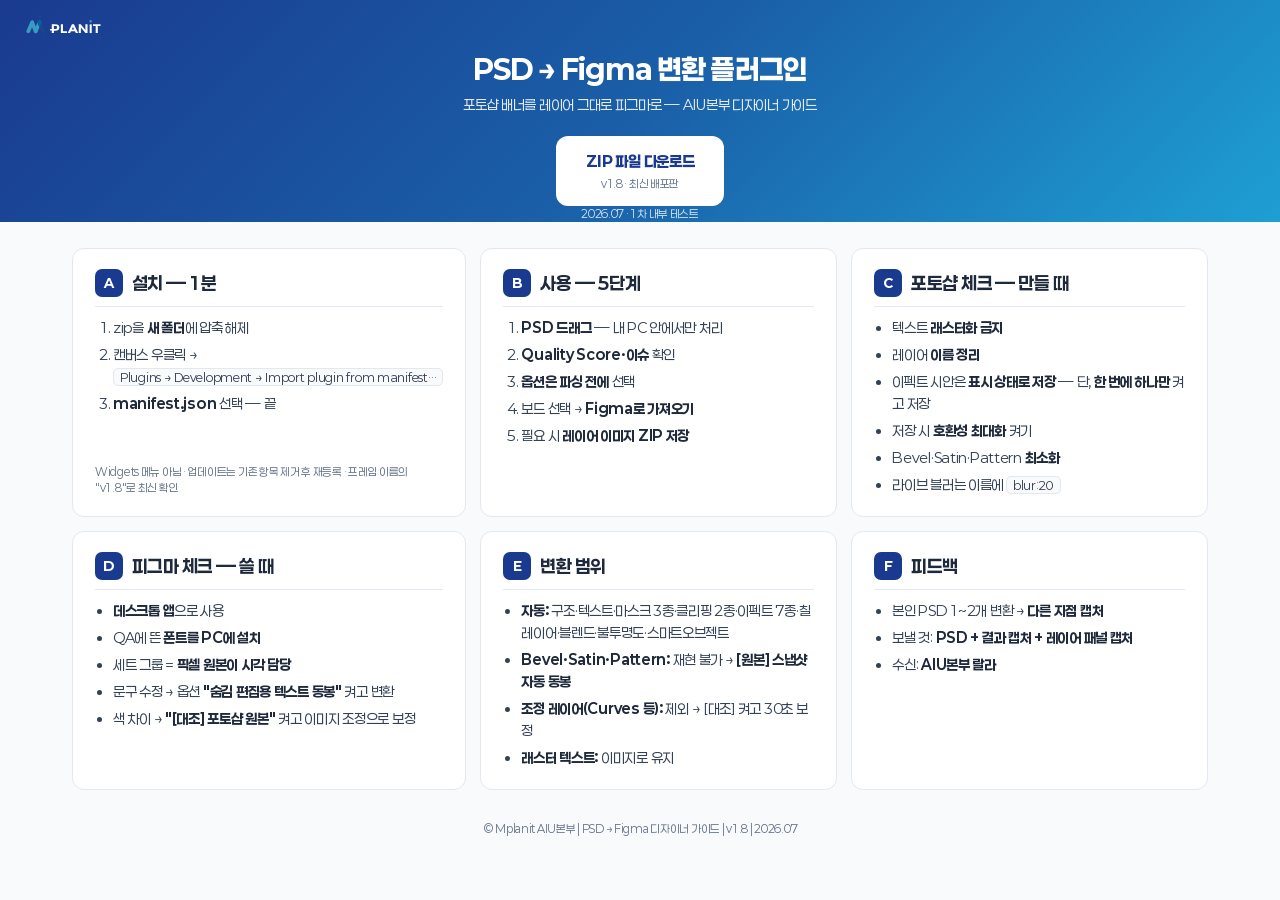
==== index.html @ cc56ab8e "Add files via upload" ====
<!DOCTYPE html>
<html lang="ko">
<head>
<meta charset="UTF-8" />
<meta name="viewport" content="width=device-width, initial-scale=1" />
<title>PSD → Figma — 디자이너 가이드</title>
<style>
@font-face { font-family:"Paperlogy"; font-weight:400; font-style:normal; font-display:swap; src:url([data-uri]) format("woff2"); }
@font-face { font-family:"Paperlogy"; font-weight:700; font-style:normal; font-display:swap; src:url([data-uri]) format("woff2"); }
@font-face { font-family:"Paperlogy"; font-weight:800; font-style:normal; font-display:swap; src:url([data-uri]) format("woff2"); }
  :root { --navy:#1A3A8F; --mid:#1A5FA8; --sky:#1E9FD4;
    --n0:#FFFFFF; --n1:#F8FAFC; --n2:#F1F5F9; --n3:#E2E8F0; --n4:#94A3B8; --n5:#64748B; --n6:#334155; --n7:#1E293B; }
  * { box-sizing:border-box; margin:0; padding:0; }
  html { scroll-behavior:smooth; }
  body { font-family:"Paperlogy","Pretendard",sans-serif; color:var(--n7); background:var(--n1);
    font-size:14px; line-height:1.6; letter-spacing:-0.02em; }
  /* 스티키 헤더 — 그라데이션 1곳 (mplanit-style 표준) */
  .top { background:linear-gradient(135deg,var(--navy),var(--mid),var(--sky)); color:#fff; }
  .hd { display:flex; align-items:center; gap:22px; padding:0 22px; height:52px; }
    padding:7px 14px; border-radius:8px; text-decoration:none; white-space:nowrap; }
  /* 인트로 밴드 */
  .intro { display:block; text-align:center; padding:36px 20px 44px; }
  .intro h1, .intro p, .intro .ver { display:block; width:auto; margin:0 auto; text-align:center; }
  .intro p { margin-top:6px; }
  .intro h1 { font-size:28px; line-height:36px; font-weight:800; letter-spacing:-0.03em; color:#fff; }
  .intro p { margin-top:6px; font-size:14px; color:rgba(255,255,255,.88); }
  .dl { display:block; width:fit-content; margin:20px auto 0; background:#fff; color:var(--navy); font-weight:800; font-size:15px;
    padding:13px 30px; border-radius:12px; text-decoration:none; text-align:center; }
  .dl:hover { background:var(--n2); }
  .dl small { display:block; font-weight:500; font-size:11px; color:var(--n5); margin-top:2px; }
  .ver { margin:10px auto 0; text-align:center; font-size:11px; line-height:16px; color:rgba(255,255,255,.82); }
  main { max-width:1180px; margin:0 auto; padding:26px 22px 8px; }
  .grid { display:grid; grid-template-columns:repeat(3,1fr); gap:14px; align-items:stretch; }
  @media (max-width:1040px){ .grid { grid-template-columns:repeat(2,1fr); } }
  @media (max-width:660px){ .grid { grid-template-columns:1fr; } }
  section { background:#fff; border:1px solid var(--n3); border-radius:12px; padding:20px 22px; display:flex; flex-direction:column; }
  h2 { font-size:18px; line-height:26px; font-weight:700; letter-spacing:-0.03em; margin-bottom:10px; padding-bottom:9px; border-bottom:1px solid var(--n3); display:flex; align-items:center; gap:9px; }
  /* 레터 칩 — 28px 정사각 radius 7, 브랜드색 배경 + 흰 글자 */
  h2 .chip { width:28px; height:28px; border-radius:7px; background:var(--navy); color:#fff;
    font-size:13px; font-weight:800; display:grid; place-items:center; flex:none; }
  ol,ul { padding-left:18px; display:grid; gap:5px; color:var(--n6); font-size:14px; line-height:22px; }
  li b { color:var(--n7); }
  .note { margin-top:auto; padding-top:10px; font-size:11px; line-height:16px; color:var(--n5); }
  .kbd { background:var(--n1); border:1px solid var(--n3); border-radius:5px; padding:1px 6px; font-size:12px; white-space:nowrap; }
  footer { text-align:center; padding:22px 0 36px; color:var(--n5); font-size:11px; }
</style>
</head>
<body>

<div class="top">
<header class="hd">
  <svg style="height:24px;width:auto;display:block"  viewBox="0 0 196 50" fill="none" xmlns="http://www.w3.org/2000/svg"> <g clip-path="url(#clip0_597_19874)"> <path d="M75.6677 23.17C77.0587 24.2544 77.7541 25.9231 77.7541 28.1714C77.7541 30.4197 77.04 32.065 75.6116 33.1074C74.1833 34.1498 72.0034 34.6686 69.0674 34.6686H66.4301V39.7495H62.0004V21.5433H69.0114C72.0595 21.5433 74.2767 22.0856 75.6677 23.17ZM72.4189 30.3309C72.9463 29.784 73.2124 28.9847 73.2124 27.933C73.2124 26.8813 72.867 26.1381 72.1761 25.6941C71.4853 25.25 70.4117 25.0303 68.9554 25.0303H66.4301V31.1489H69.4081C70.8832 31.1489 71.8867 30.8731 72.4189 30.3262V30.3309Z" fill="white"></path> <path d="M80.9516 39.7495V21.5433H85.3813V36.127H93.8394V39.7495H80.9562H80.9516Z" fill="white"></path> <path d="M112.142 39.7495L110.298 35.8185H101.98L100.136 39.7495H95.4264L103.996 21.5433H108.282L116.852 39.7495H112.142ZM106.153 26.9608L103.656 32.2473H108.622L106.153 26.9608Z" fill="white"></path> <path d="M132.097 21.5433H136.526V39.7495H132.097L122.644 28.3397V39.7495H118.215V21.5433H122.36L132.097 33.2617V21.5433Z" fill="white"></path> <path d="M145.236 39.7495H140.979V21.5433H145.236V39.7495Z" fill="white"></path> <path d="M157.951 25.0584V39.7495H153.522V25.0584H147.902V21.5433H163.567V25.0584H157.947H157.951Z" fill="white"></path> <path d="M62.7052 31.153H59.5777C58.709 31.153 58.0047 31.8582 58.0047 32.7282V33.0601C58.0047 33.93 58.709 34.6353 59.5777 34.6353H62.7052C63.5739 34.6353 64.2782 33.93 64.2782 33.0601V32.7282C64.2782 31.8582 63.5739 31.153 62.7052 31.153Z" fill="white"></path> <path d="M143.103 17.8779C144.531 17.8779 145.689 16.7185 145.689 15.2884C145.689 13.8582 144.531 12.6989 143.103 12.6989C141.675 12.6989 140.517 13.8582 140.517 15.2884C140.517 16.7185 141.675 17.8779 143.103 17.8779Z" fill="#399BC1"></path> <path d="M33.1343 15.9311L24.9578 34.6238C24.1175 36.5448 24.9757 38.7912 26.8746 39.6412L27.0966 39.7406C28.9954 40.5907 31.2159 39.7225 32.0562 37.8015L40.2327 19.1088C41.073 17.1879 40.2148 14.9415 38.3159 14.0914L38.0939 13.9921C36.1951 13.142 33.9746 14.0102 33.1343 15.9311Z" fill="#399BC1"></path> <path d="M32.9975 19.0702L40.2302 37.7888C40.9705 39.7048 43.106 40.6509 45 39.902L45.4928 39.7071C47.3867 38.9581 48.3219 36.7978 47.5816 34.8818L40.3489 16.1631C39.6086 14.2471 37.4731 13.301 35.5792 14.05L35.0864 14.2448C33.1924 14.9938 32.2572 17.1542 32.9975 19.0702Z" fill="#1B468B"></path> <path d="M17.7091 15.8745L9.53258 34.5672C8.69231 36.4881 9.55047 38.7345 11.4493 39.5846L11.6713 39.684C13.5702 40.534 15.7907 39.6659 16.631 37.7449L24.8075 19.0522C25.6477 17.1312 24.7896 14.8849 22.8907 14.0348L22.6687 13.9354C20.7699 13.0854 18.5493 13.9535 17.7091 15.8745Z" fill="#399BC1"></path> <path d="M17.5357 19.0013L24.7684 37.72C25.5087 39.636 27.6442 40.5821 29.5381 39.8331L30.0309 39.6382C31.9249 38.8893 32.8601 36.7289 32.1198 34.8129L24.8871 16.0943C24.1468 14.1783 22.0113 13.2322 20.1173 13.9811L19.6245 14.176C17.7306 14.925 16.7954 17.0853 17.5357 19.0013Z" fill="#399BC1"></path> <path d="M36.9101 8.4665C38.5001 8.4665 39.789 7.16252 39.789 5.55399C39.789 3.94545 38.5001 2.64148 36.9101 2.64148C35.3201 2.64148 34.0311 3.94545 34.0311 5.55399C34.0311 7.16252 35.3201 8.4665 36.9101 8.4665Z" fill="#1B468B"></path> <path d="M38.6468 14.2059L38.46 14.1114C38.071 13.9162 37.6664 13.7934 37.2586 13.7367C37.0252 13.6895 36.7855 13.6643 36.5366 13.6643C34.8714 13.6643 33.4646 14.7789 33.0133 16.306C32.6492 17.2317 32.618 18.2928 33.0133 19.291L36.4027 27.8836L40.4457 19.5869C41.4137 17.597 40.6107 15.1883 38.6499 14.209L38.6468 14.2059Z" fill="#0162A9"></path> </g> <defs> <clipPath id="clip0_597_19874"> <rect width="196" height="50" fill="white"></rect> </clipPath> </defs> </svg>
</header>

<div class="intro">
  <h1>PSD → Figma 변환 플러그인</h1>
  <p>포토샵 배너를 레이어 그대로 피그마로 — AIU본부 디자이너 가이드</p>
  <a class="dl" id="dl" href="[data-uri]" download="psd2figma-plugin_v1.8.zip">ZIP 파일 다운로드<small>v1.8 · 최신 배포판</small></a>
  <div class="ver">2026.07 · 1차 내부 테스트</div>
</div>
</div>

<main>
<div class="grid">
<section>
  <h2 id="a"><span class="chip">A</span>설치 — 1분</h2>
  <ol>
    <li>zip을 <b>새 폴더</b>에 압축 해제</li>
    <li>캔버스 우클릭 → <span class="kbd">Plugins → Development → Import plugin from manifest…</span></li>
    <li><b>manifest.json</b> 선택 — 끝</li>
  </ol>
  <div class="note">Widgets 메뉴 아님 · 업데이트는 기존 항목 제거 후 재등록 · 프레임 이름의 "v1.8"로 최신 확인</div>
</section>

<section>
  <h2 id="b"><span class="chip">B</span>사용 — 5단계</h2>
  <ol>
    <li><b>PSD 드래그</b> — 내 PC 안에서만 처리</li>
    <li><b>Quality Score·이슈</b> 확인</li>
    <li><b>옵션은 파싱 전에</b> 선택</li>
    <li>보드 선택 → <b>Figma로 가져오기</b></li>
    <li>필요 시 <b>레이어 이미지 ZIP 저장</b></li>
  </ol>
</section>

<section>
  <h2 id="c"><span class="chip">C</span>포토샵 체크 — 만들 때</h2>
  <ul>
    <li>텍스트 <b>래스터화 금지</b></li>
    <li>레이어 <b>이름 정리</b></li>
    <li>이펙트 시안은 <b>표시 상태로 저장</b> — 단, <b>한 번에 하나만</b> 켜고 저장</li>
    <li>저장 시 <b>호환성 최대화</b> 켜기</li>
    <li>Bevel·Satin·Pattern <b>최소화</b></li>
    <li>라이브 블러는 이름에 <span class="kbd">blur:20</span></li>
  </ul>
</section>

<section>
  <h2 id="d"><span class="chip">D</span>피그마 체크 — 쓸 때</h2>
  <ul>
    <li><b>데스크톱 앱</b>으로 사용</li>
    <li>QA에 뜬 <b>폰트를 PC에 설치</b></li>
    <li>세트 그룹 = <b>픽셀 원본이 시각 담당</b></li>
    <li>문구 수정 → 옵션 <b>"숨김 편집용 텍스트 동봉"</b> 켜고 변환</li>
    <li>색 차이 → <b>"[대조] 포토샵 원본"</b> 켜고 이미지 조정으로 보정</li>
  </ul>
</section>

<section>
  <h2 id="e"><span class="chip">E</span>변환 범위</h2>
  <ul>
    <li><b>자동:</b> 구조·텍스트·마스크 3종·클리핑 2종·이펙트 7종·칠 레이어·블렌드·불투명도·스마트오브젝트</li>
    <li><b>Bevel·Satin·Pattern:</b> 재현 불가 → <b>[원본] 스냅샷 자동 동봉</b></li>
    <li><b>조정 레이어(Curves 등):</b> 제외 → [대조] 켜고 30초 보정</li>
    <li><b>래스터 텍스트:</b> 이미지로 유지</li>
  </ul>
</section>

<section>
  <h2 id="f"><span class="chip">F</span>피드백</h2>
  <ul>
    <li>본인 PSD 1~2개 변환 → <b>다른 지점 캡처</b></li>
    <li>보낼 것: <b>PSD + 결과 캡처 + 레이어 패널 캡처</b></li>
    <li>수신: <b>AIU본부 랄라</b></li>
  </ul>
</section>
</div>
</main>
<footer>© Mplanit AIU본부 | PSD → Figma 디자이너 가이드 | v1.8 | 2026.07</footer>
</body>
</html>
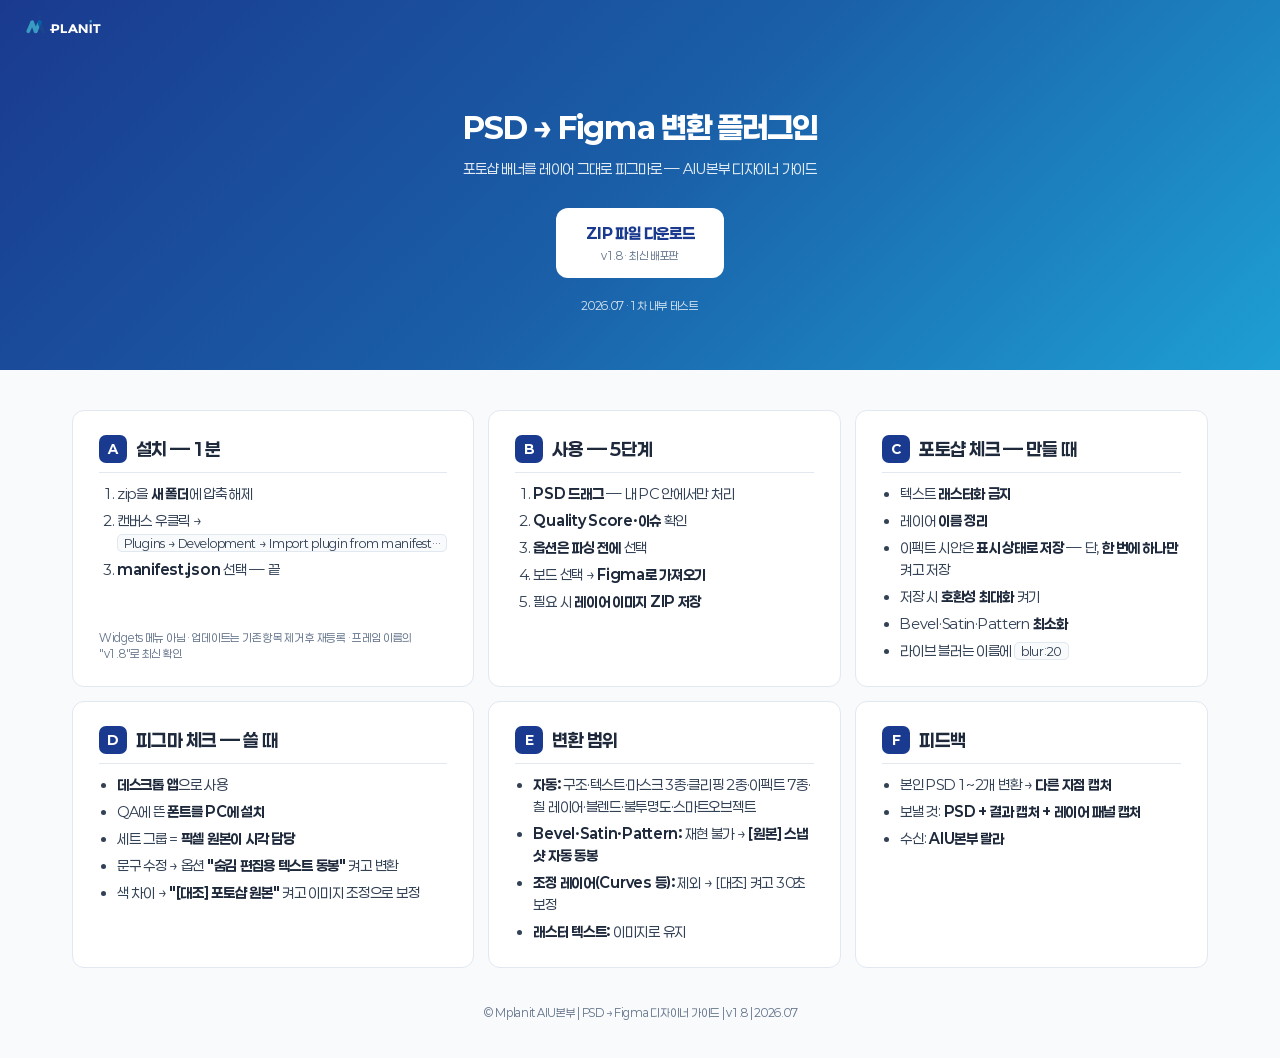
==== commit 149e8a77: "Add files via upload" ====
--- a/index.html
+++ b/index.html
@@ -17,23 +17,23 @@
   /* 스티키 헤더 — 그라데이션 1곳 (mplanit-style 표준) */
   .top { background:linear-gradient(135deg,var(--navy),var(--mid),var(--sky)); color:#fff; }
   .hd { display:flex; align-items:center; gap:22px; padding:0 22px; height:52px; }
-    padding:7px 14px; border-radius:8px; text-decoration:none; white-space:nowrap; }
   /* 인트로 밴드 */
-  .intro { display:block; text-align:center; padding:36px 20px 44px; }
-  .intro h1, .intro p, .intro .ver { display:block; width:auto; margin:0 auto; text-align:center; }
+  .intro { display:block; text-align:center; padding:56px 20px 56px; }
+  .intro h1, .intro p { display:block; width:auto; margin:0 auto; text-align:center; }
+  .intro .ver { display:block; margin:20px auto 0; text-align:center; }
   .intro p { margin-top:6px; }
-  .intro h1 { font-size:28px; line-height:36px; font-weight:800; letter-spacing:-0.03em; color:#fff; }
-  .intro p { margin-top:6px; font-size:14px; color:rgba(255,255,255,.88); }
-  .dl { display:block; width:fit-content; margin:20px auto 0; background:#fff; color:var(--navy); font-weight:800; font-size:15px;
+  .intro h1 { font-size:30px; line-height:40px; font-weight:800; letter-spacing:-0.03em; color:#fff; }
+  .intro p { margin-top:10px; font-size:14px; color:rgba(255,255,255,.88); }
+  .dl { display:block; width:fit-content; margin:28px auto 0; background:#fff; color:var(--navy); font-weight:800; font-size:15px;
     padding:13px 30px; border-radius:12px; text-decoration:none; text-align:center; }
   .dl:hover { background:var(--n2); }
   .dl small { display:block; font-weight:500; font-size:11px; color:var(--n5); margin-top:2px; }
-  .ver { margin:10px auto 0; text-align:center; font-size:11px; line-height:16px; color:rgba(255,255,255,.82); }
-  main { max-width:1180px; margin:0 auto; padding:26px 22px 8px; }
+  .ver { font-size:11px; line-height:16px; color:rgba(255,255,255,.82); }
+  main { max-width:1180px; margin:0 auto; padding:40px 22px 14px; }
   .grid { display:grid; grid-template-columns:repeat(3,1fr); gap:14px; align-items:stretch; }
   @media (max-width:1040px){ .grid { grid-template-columns:repeat(2,1fr); } }
   @media (max-width:660px){ .grid { grid-template-columns:1fr; } }
-  section { background:#fff; border:1px solid var(--n3); border-radius:12px; padding:20px 22px; display:flex; flex-direction:column; }
+  section { background:#fff; border:1px solid var(--n3); border-radius:12px; padding:24px 26px; display:flex; flex-direction:column; }
   h2 { font-size:18px; line-height:26px; font-weight:700; letter-spacing:-0.03em; margin-bottom:10px; padding-bottom:9px; border-bottom:1px solid var(--n3); display:flex; align-items:center; gap:9px; }
   /* 레터 칩 — 28px 정사각 radius 7, 브랜드색 배경 + 흰 글자 */
   h2 .chip { width:28px; height:28px; border-radius:7px; background:var(--navy); color:#fff;
@@ -42,6 +42,19 @@
   li b { color:var(--n7); }
   .note { margin-top:auto; padding-top:10px; font-size:11px; line-height:16px; color:var(--n5); }
   .kbd { background:var(--n1); border:1px solid var(--n3); border-radius:5px; padding:1px 6px; font-size:12px; white-space:nowrap; }
+  @media (max-width:640px) {
+    .hd { height:48px; padding:0 16px; }
+    .intro { padding:26px 16px 44px; }
+    .intro h1 { font-size:22px; line-height:30px; }
+    .intro p { font-size:13px; }
+    .dl { width:100%; max-width:340px; padding:13px 0; }
+    main { padding:18px 14px 6px; }
+    .grid { gap:10px; }
+    section { padding:16px 16px; }
+    h2 { font-size:16px; }
+    ol,ul { font-size:13.5px; padding-left:16px; }
+    .kbd { white-space:normal; word-break:keep-all; }
+  }
   footer { text-align:center; padding:22px 0 36px; color:var(--n5); font-size:11px; }
 </style>
 </head>
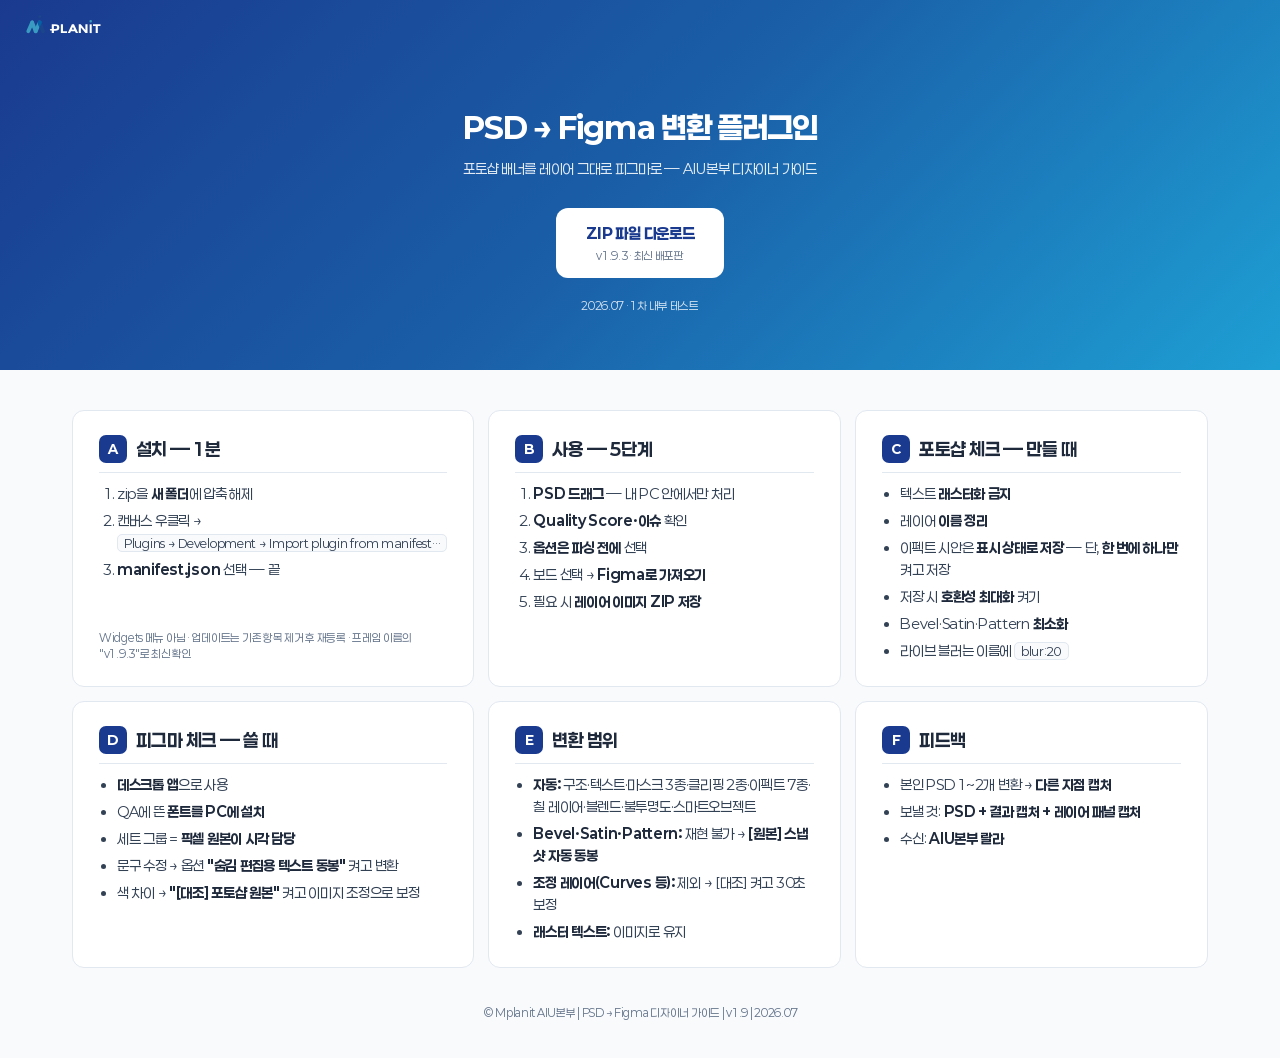
==== commit 3f38f102: "Add files via upload" ====
--- a/index.html
+++ b/index.html
@@ -68,7 +68,7 @@
 <div class="intro">
   <h1>PSD → Figma 변환 플러그인</h1>
   <p>포토샵 배너를 레이어 그대로 피그마로 — AIU본부 디자이너 가이드</p>
-  <a class="dl" id="dl" href="[data-uri]" download="psd2figma-plugin_v1.8.zip">ZIP 파일 다운로드<small>v1.8 · 최신 배포판</small></a>
+  <a class="dl" id="dl" href="[data-uri]" download="psd2figma-plugin_v1.9.3.zip">ZIP 파일 다운로드<small>v1.9.3 · 최신 배포판</small></a>
   <div class="ver">2026.07 · 1차 내부 테스트</div>
 </div>
 </div>
@@ -82,7 +82,7 @@
     <li>캔버스 우클릭 → <span class="kbd">Plugins → Development → Import plugin from manifest…</span></li>
     <li><b>manifest.json</b> 선택 — 끝</li>
   </ol>
-  <div class="note">Widgets 메뉴 아님 · 업데이트는 기존 항목 제거 후 재등록 · 프레임 이름의 "v1.8"로 최신 확인</div>
+  <div class="note">Widgets 메뉴 아님 · 업데이트는 기존 항목 제거 후 재등록 · 프레임 이름의 "v1.9.3"로 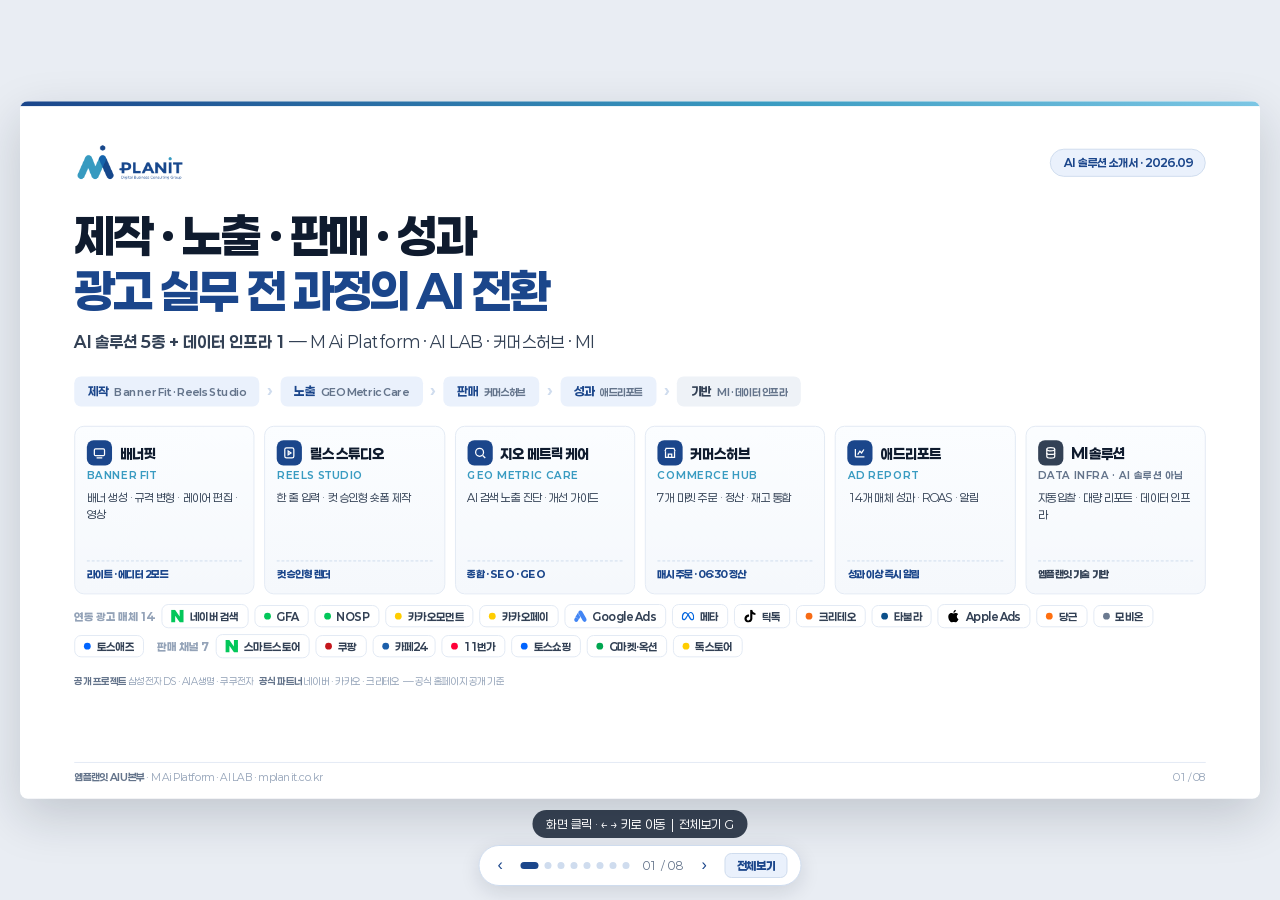
==== commit 97171511: "Add gh-pages publishing branch with deck only - index.html — 단일 파일 슬라이드(8장). 이미지·폰트 내장이라 추가 파일 없음 - " ====
--- a/index.html
+++ b/index.html
@@ -3,142 +3,728 @@
 <head>
 <meta charset="UTF-8" />
 <meta name="viewport" content="width=device-width, initial-scale=1" />
-<title>PSD → Figma — 디자이너 가이드</title>
+<title>엠플랜잇 AI 솔루션 소개서</title>
+<meta name="description" content="엠플랜잇 AI LAB — Banner Fit · Reels Studio · GEO Metric Care · 커머스허브 · 애드리포트" />
 <style>
-@font-face { font-family:"Paperlogy"; font-weight:400; font-style:normal; font-display:swap; src:url([data-uri]) format("woff2"); }
-@font-face { font-family:"Paperlogy"; font-weight:700; font-style:normal; font-display:swap; src:url([data-uri]) format("woff2"); }
-@font-face { font-family:"Paperlogy"; font-weight:800; font-style:normal; font-display:swap; src:url([data-uri]) format("woff2"); }
-  :root { --navy:#1A3A8F; --mid:#1A5FA8; --sky:#1E9FD4;
-    --n0:#FFFFFF; --n1:#F8FAFC; --n2:#F1F5F9; --n3:#E2E8F0; --n4:#94A3B8; --n5:#64748B; --n6:#334155; --n7:#1E293B; }
-  * { box-sizing:border-box; margin:0; padding:0; }
-  html { scroll-behavior:smooth; }
-  body { font-family:"Paperlogy","Pretendard",sans-serif; color:var(--n7); background:var(--n1);
-    font-size:14px; line-height:1.6; letter-spacing:-0.02em; }
-  /* 스티키 헤더 — 그라데이션 1곳 (mplanit-style 표준) */
-  .top { background:linear-gradient(135deg,var(--navy),var(--mid),var(--sky)); color:#fff; }
-  .hd { display:flex; align-items:center; gap:22px; padding:0 22px; height:52px; }
-  /* 인트로 밴드 */
-  .intro { display:block; text-align:center; padding:56px 20px 56px; }
-  .intro h1, .intro p { display:block; width:auto; margin:0 auto; text-align:center; }
-  .intro .ver { display:block; margin:20px auto 0; text-align:center; }
-  .intro p { margin-top:6px; }
-  .intro h1 { font-size:30px; line-height:40px; font-weight:800; letter-spacing:-0.03em; color:#fff; }
-  .intro p { margin-top:10px; font-size:14px; color:rgba(255,255,255,.88); }
-  .dl { display:block; width:fit-content; margin:28px auto 0; background:#fff; color:var(--navy); font-weight:800; font-size:15px;
-    padding:13px 30px; border-radius:12px; text-decoration:none; text-align:center; }
-  .dl:hover { background:var(--n2); }
-  .dl small { display:block; font-weight:500; font-size:11px; color:var(--n5); margin-top:2px; }
-  .ver { font-size:11px; line-height:16px; color:rgba(255,255,255,.82); }
-  main { max-width:1180px; margin:0 auto; padding:40px 22px 14px; }
-  .grid { display:grid; grid-template-columns:repeat(3,1fr); gap:14px; align-items:stretch; }
-  @media (max-width:1040px){ .grid { grid-template-columns:repeat(2,1fr); } }
-  @media (max-width:660px){ .grid { grid-template-columns:1fr; } }
-  section { background:#fff; border:1px solid var(--n3); border-radius:12px; padding:24px 26px; display:flex; flex-direction:column; }
-  h2 { font-size:18px; line-height:26px; font-weight:700; letter-spacing:-0.03em; margin-bottom:10px; padding-bottom:9px; border-bottom:1px solid var(--n3); display:flex; align-items:center; gap:9px; }
-  /* 레터 칩 — 28px 정사각 radius 7, 브랜드색 배경 + 흰 글자 */
-  h2 .chip { width:28px; height:28px; border-radius:7px; background:var(--navy); color:#fff;
-    font-size:13px; font-weight:800; display:grid; place-items:center; flex:none; }
-  ol,ul { padding-left:18px; display:grid; gap:5px; color:var(--n6); font-size:14px; line-height:22px; }
-  li b { color:var(--n7); }
-  .note { margin-top:auto; padding-top:10px; font-size:11px; line-height:16px; color:var(--n5); }
-  .kbd { background:var(--n1); border:1px solid var(--n3); border-radius:5px; padding:1px 6px; font-size:12px; white-space:nowrap; }
-  @media (max-width:640px) {
-    .hd { height:48px; padding:0 16px; }
-    .intro { padding:26px 16px 44px; }
-    .intro h1 { font-size:22px; line-height:30px; }
-    .intro p { font-size:13px; }
-    .dl { width:100%; max-width:340px; padding:13px 0; }
-    main { padding:18px 14px 6px; }
-    .grid { gap:10px; }
-    section { padding:16px 16px; }
-    h2 { font-size:16px; }
-    ol,ul { font-size:13.5px; padding-left:16px; }
-    .kbd { white-space:normal; word-break:keep-all; }
-  }
-  footer { text-align:center; padding:22px 0 36px; color:var(--n5); font-size:11px; }
+@font-face{font-family:"Paperlogy";font-weight:400;font-display:swap;
+  src:local("Paperlogy 4 Regular"),local("페이퍼로지 4 Regular"),url("[data-uri]") format("woff2")}
+@font-face{font-family:"Paperlogy";font-weight:700;font-display:swap;
+  src:local("Paperlogy 7 Bold"),local("페이퍼로지 7 Bold"),url("[data-uri]